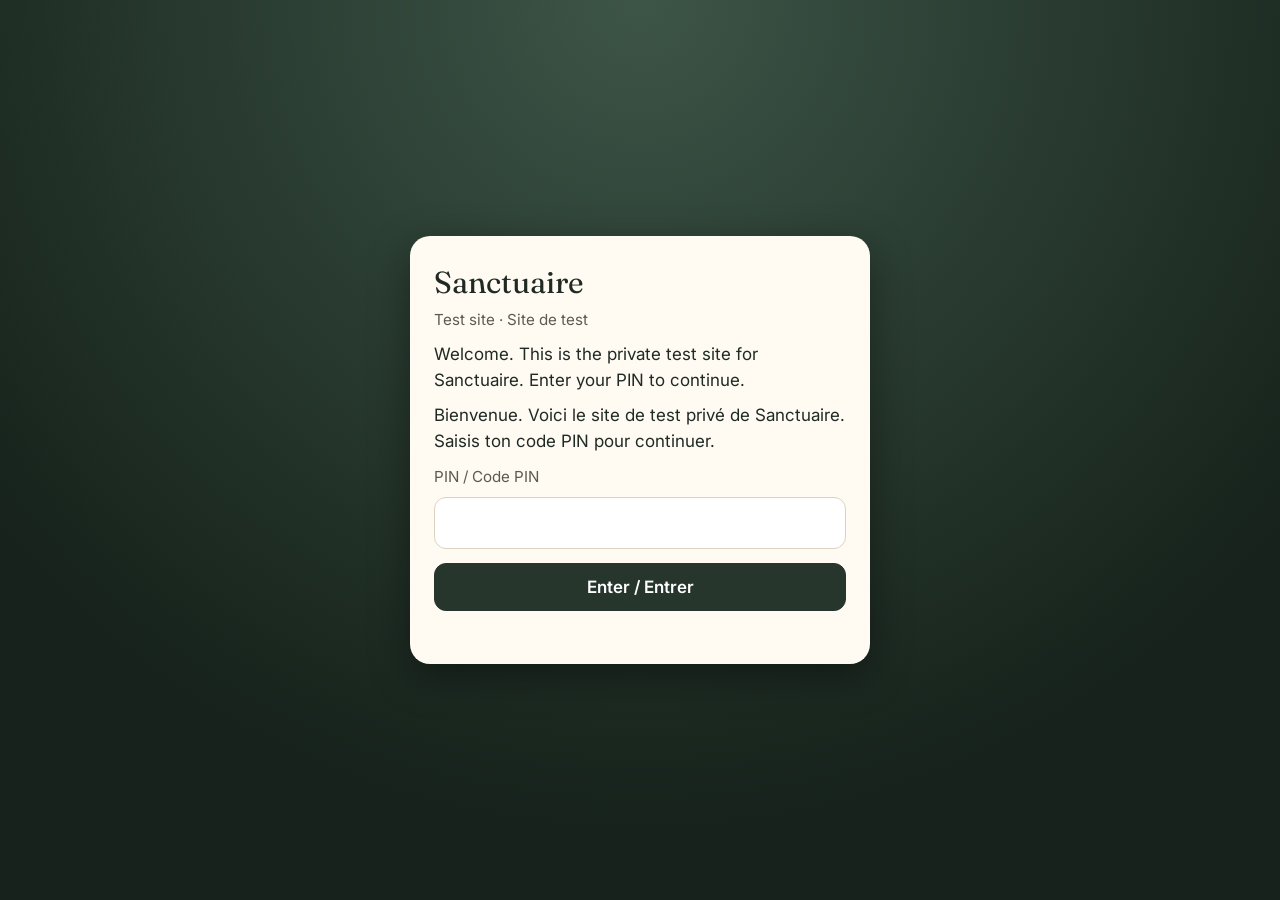
==== index.html @ 202fa7f1 "Add files via upload" ====
<!doctype html>
<html lang="en">
<head>
<meta charset="utf-8">
<meta name="viewport" content="width=device-width, initial-scale=1">
<title>Sanctuaire · Test site</title>
<link rel="preconnect" href="https://fonts.googleapis.com"><link rel="preconnect" href="https://fonts.gstatic.com" crossorigin>
<link rel="stylesheet" href="https://fonts.googleapis.com/css2?family=Fraunces:wght@600&family=Inter:wght@400;600&display=swap">
<style>
:root{--bg:#F6F0E6;--paper:#FFFBF3;--cedar:#26362D;--ink:#1F2A24;--brass:#8A5B1E;--ember:#A63D2F;--line:#DDD2BF;--muted:#5E5A50;--green:#2F6B52}
*{box-sizing:border-box}
body{margin:0;background:var(--bg);color:var(--ink);font:17px/1.55 Inter,system-ui,sans-serif}
h1,h2,h3,.brand{font-family:Fraunces,Georgia,serif;line-height:1.2;margin:0 0 .4em}
h1{font-size:2rem}h2{font-size:1.35rem;margin-top:1.6em}h3{font-size:1.15rem}
.hidden{display:none!important}
button,.btn{font:inherit;font-weight:600;min-height:48px;padding:0 20px;border-radius:12px;border:1px solid var(--cedar);background:var(--cedar);color:#fff;cursor:pointer;display:inline-flex;align-items:center;justify-content:center;text-decoration:none}
.btn.alt,button.alt{background:transparent;color:var(--cedar)}
button:disabled{opacity:.6}
a{color:var(--cedar)}
#login{min-height:100vh;display:grid;place-items:center;padding:20px;background:radial-gradient(circle at 50% 0,#3d5547,#16221b 75%)}
.lcard{background:var(--paper);border-radius:20px;padding:28px 24px;max-width:460px;width:100%;box-shadow:0 12px 40px #0006}
.lcard .brand{font-size:1.9rem;margin:0}.lcard p{margin:.5em 0}
.sub{color:var(--muted);font-size:.95rem}
input{font:inherit;width:100%;min-height:52px;border:1px solid var(--line);border-radius:12px;padding:0 14px;margin:8px 0 14px;background:#fff;letter-spacing:.3em}
#msg{min-height:1.6em;color:var(--ember);font-size:.95rem}
.bar{position:sticky;top:0;z-index:20;display:flex;flex-wrap:wrap;align-items:center;gap:2px 8px;padding:6px 14px;background:var(--cedar);color:#fff}
.bar .brand{font-size:1.25rem;margin:0 auto 0 0}
.bar a,.bar button{min-height:44px;padding:0 10px;border:0;border-radius:8px;background:none;color:#fff;font-weight:400;text-decoration:none;display:inline-flex;align-items:center}
.bar a.on{background:rgba(255,255,255,.2)}.bar a:hover,.bar button:hover{background:rgba(255,255,255,.14)}
.bar .who{opacity:.8;font-size:.9rem}
main{max-width:860px;margin:0 auto;padding:22px 16px 60px}
.eyebrow{color:var(--brass);font-weight:600;text-transform:uppercase;letter-spacing:.08em;font-size:.8rem;margin:0}
.lead{font-size:1.1rem}
.steps3,.cards{display:grid;gap:14px;grid-template-columns:repeat(auto-fit,minmax(240px,1fr))}
.box,.card{background:var(--paper);border:1px solid var(--line);border-radius:16px;padding:16px 18px}
.box b{font-family:Fraunces,Georgia,serif;color:var(--brass);font-size:1.4rem}
.card h3{margin-top:.4em}.card p{margin:.3em 0}
.card .row{display:flex;flex-wrap:wrap;gap:8px;margin-top:12px}
.card.soon{opacity:.75;border-style:dashed}
.who2{color:var(--muted);font-size:.9rem}
.tag{display:inline-block;font-size:.8rem;font-weight:600;padding:2px 10px;border-radius:99px;background:#ece3d2;color:var(--muted)}
.tag.live{background:#dcebe2;color:var(--green)}
.note{color:var(--muted);font-size:.92rem;margin-top:26px}
.back{display:inline-block;margin-bottom:10px}
ol,ul{padding-left:1.3em}li{margin:.4em 0}
.kv{display:grid;grid-template-columns:auto 1fr;gap:6px 16px;margin:12px 0}.kv dt{color:var(--muted)}.kv dd{margin:0}
.ok{color:var(--green)}.no{color:var(--ember)}
.avatar{width:64px;height:64px;border-radius:50%;background:var(--cedar);color:#fff;display:grid;place-items:center;font:600 1.8rem Fraunces,Georgia,serif}
</style>
</head>
<body>

<section id="login" class="hidden">
  <div class="lcard">
    <p class="brand">Sanctuaire</p>
    <p class="sub">Test site · Site de test</p>
    <p>Welcome. This is the private test site for Sanctuaire. Enter your PIN to continue.</p>
    <p>Bienvenue. Voici le site de test privé de Sanctuaire. Saisis ton code PIN pour continuer.</p>
    <label for="pin" class="sub">PIN / Code PIN</label>
    <input id="pin" type="password" inputmode="numeric" autocomplete="current-password">
    <button id="go" type="button" style="width:100%">Enter / Entrer</button>
    <div id="msg" role="alert"></div>
  </div>
</section>

<div id="app" class="hidden">
  <nav class="bar" aria-label="Sanctuaire">
    <span class="brand">Sanctuaire</span>
    <a id="n-home" href="#/home"></a><a id="n-guides" href="#/guides"></a><a id="n-profile" href="#/profile"></a>
    <button id="lang" type="button" aria-label="Language / Langue"></button>
    <span class="who" id="who"></span>
  </nav>
  <main id="view"></main>
</div>

<script>
'use strict';
const SB = 'https://micrmjhtfkgatcztemmj.supabase.co';
const KEY = 'sb_publishable_tbpcl9fXkbmza_-HEDTcNA_EQBYPsik';   // public by design, same as in the test pages
const HUB = 'sanctuaire-hub-v1', K1 = 'sanctuaire-t1-session-v1', K2 = 'sanctuaire-test2-session-v1', SEENK = 'sanctuaire-hub-seen-v1';
const $ = (id) => document.getElementById(id);
const esc = (x) => String(x == null ? '' : x).replace(/[&<>"']/g, (c) => ({ '&': '&amp;', '<': '&lt;', '>': '&gt;', '"': '&quot;', "'": '&#39;' }[c]));
const get = (k) => { try { return JSON.parse(localStorage.getItem(k) || 'null'); } catch (e) { return null; } };
const put = (k, v) => { try { localStorage.setItem(k, JSON.stringify(v)); } catch (e) { /* private mode */ } };

// ---- the tests (edit this list to add or change a card) ----
const TESTS = [
  { id: '1', url: 'sanctuaire-test1/sheet.html' },
  { id: '2', url: 'sanctuaire-test2/' },
  { id: 'cap', url: 'capability-test/capability.html' },
  { id: 'upd', soon: true },
  { id: 'more', soon: true }
];

const I18N = {
  en: {
    home: 'Home', guides: 'Guides', profile: 'Profile', signout: 'Sign out', switchTo: 'FR',
    eyebrow: 'Private test site', welcomeTitle: 'Welcome to the Sanctuaire test site',
    welcome: 'Sanctuaire is a private app for two people who speak different languages: each writes in their own language and reads in their own. Before it is built, the risky parts are tested here, with real phones and real sentences. Each test below helps decide what the real app will do.',
    how: 'How this site works',
    s1: 'Sign in once', s1d: 'One PIN opens every test. No second login.',
    s2: 'Pick a test', s2d: 'The first time, its guide opens before the test.',
    s3: 'Guide any time', s3d: 'The Guide link in the top bar reopens it.',
    tests: 'The tests', open: 'Open', soon: 'Coming soon',
    start: 'Start with the guide', openTest: 'Open the test', guide: 'Guide',
    privacy: 'Only the two testers can sign in. The tests hold readable sentences, so keep exported reports private. The test database is deleted when testing ends.',
    steps: 'Steps', good: 'Good to know', adminOnly: 'For the admin', partnerOnly: 'For the French speaker',
    guidesTitle: 'Guides', guidesIntro: 'Each test has a short guide. Open one at any time.',
    profileTitle: 'Your profile', name: 'Name', role: 'Role', roleAdmin: 'Admin (English speaker)', rolePartner: 'Partner (French speaker)',
    language: 'Language', sessions: 'Test sign-ins', on: 'Connected', off: 'Not connected: that test will ask for your PIN',
    adminNote: 'As admin, you export the PDF reports from inside Test 1 and Test 2.',
    expiry: 'The sign-in lasts about 11 hours on this phone.',
    wrong: (n) => `Wrong PIN. ${n} ${n === 1 ? 'try' : 'tries'} left.`,
    locked: (m) => `Too many wrong tries. Try again in ${m} min.`,
    net: 'Could not reach the server. Check the internet and try again.', enter: 'Enter PIN',
    cards: {
      '1': { t: 'Test 1 · Translation quality', d: 'Write real sentences, translate them on the phone, translate them back and rate the result. Shows whether on-device translation is good enough.', w: 'For both of you' },
      '2': { t: 'Test 2 · French review of the app texts', d: 'Go through every text of the app in French: approve it or suggest a change. The admin approves or discusses each change.', w: 'For both of you' },
      cap: { t: 'Phone check', d: 'Checks graphics support, memory and speed on your phone, to know whether a larger translation model can run. Downloads nothing.', w: 'On each phone' },
      upd: { t: 'Test 1 update · Second translator', d: 'A small language model added as a second translator, to compare with the first.' },
      more: { t: 'Other tests', d: 'Notifications, saving photos, live video transfer, GIF provider, hosting and encryption library.' }
    }
  },
  fr: {
    home: 'Accueil', guides: 'Guides', profile: 'Profil', signout: 'Se déconnecter', switchTo: 'EN',
    eyebrow: 'Site de test privé', welcomeTitle: 'Bienvenue sur le site de test de Sanctuaire',
    welcome: 'Sanctuaire est une app privée pour deux personnes qui ne parlent pas la même langue : chacun écrit dans sa langue et lit dans la sienne. Avant de la construire, les points risqués sont testés ici, avec de vrais téléphones et de vraies phrases. Chaque test ci-dessous aide à décider ce que fera la vraie app.',
    how: 'Comment fonctionne ce site',
    s1: 'Connecte-toi une fois', s1d: 'Un seul code PIN ouvre tous les tests. Pas de seconde connexion.',
    s2: 'Choisis un test', s2d: 'La première fois, son guide s’ouvre avant le test.',
    s3: 'Le guide, à tout moment', s3d: 'Le lien Guide de la barre du haut le rouvre.',
    tests: 'Les tests', open: 'Ouvert', soon: 'Bientôt',
    start: 'Commencer par le guide', openTest: 'Ouvrir le test', guide: 'Guide',
    privacy: 'Seules les deux personnes qui testent peuvent se connecter. Les tests contiennent des phrases lisibles : garde les rapports exportés privés. La base de test est supprimée à la fin des tests.',
    steps: 'Étapes', good: 'Bon à savoir', adminOnly: 'Pour l’admin', partnerOnly: 'Pour la francophone',
    guidesTitle: 'Guides', guidesIntro: 'Chaque test a un court guide. Ouvre-le quand tu veux.',
    profileTitle: 'Ton profil', name: 'Nom', role: 'Rôle', roleAdmin: 'Admin (anglophone)', rolePartner: 'Partenaire (francophone)',
    language: 'Langue', sessions: 'Connexions aux tests', on: 'Connecté', off: 'Non connecté : ce test te demandera ton code PIN',
    adminNote: 'En tant qu’admin, tu exportes les rapports PDF depuis le Test 1 et le Test 2.',
    expiry: 'La connexion dure environ 11 heures sur ce téléphone.',
    wrong: (n) => `Code incorrect. Il reste ${n} essai${n > 1 ? 's' : ''}.`,
    locked: (m) => `Trop d’essais incorrects. Réessaie dans ${m} min.`,
    net: 'Impossible de joindre le serveur. Vérifie internet et réessaie.', enter: 'Saisir le code PIN',
    cards: {
      '1': { t: 'Test 1 · Qualité de la traduction', d: 'Écris de vraies phrases, traduis-les sur le téléphone, retraduis-les et note le résultat. Cela montre si la traduction sur le téléphone est assez bonne.', w: 'Pour vous deux' },
      '2': { t: 'Test 2 · Relecture du français de l’app', d: 'Passe en revue chaque texte de l’app en français : approuve-le ou propose un changement. L’admin valide ou discute chaque changement.', w: 'Pour vous deux' },
      cap: { t: 'Vérification du téléphone', d: 'Vérifie le graphisme, la mémoire et la vitesse de ton téléphone, pour savoir si un modèle de traduction plus grand peut tourner. Ne télécharge rien.', w: 'Sur chaque téléphone' },
      upd: { t: 'Mise à jour du Test 1 · Deuxième traducteur', d: 'Un petit modèle de langage ajouté comme second traducteur, à comparer avec le premier.' },
      more: { t: 'Autres tests', d: 'Notifications, enregistrement des photos, transfert vidéo en direct, fournisseur de GIF, hébergement et bibliothèque de chiffrement.' }
    }
  }
};

// ---- guides (edit the text here; a = admin only, p = French speaker only) ----
const GUIDES = {
  '1': {
    en: { title: 'Test 1 · Translation quality',
      purpose: 'Find out whether translation done on the phone is good enough for Sanctuaire. Each of you writes sentences in your own language, the phone translates them, and the result is rated.',
      steps: ['Open the test sheet. Sentences are grouped into 9 types, with 3 slots per person.',
        'The first time, prepare the translator. It downloads once (about 60 MB, a few minutes) and then stays on the phone. Use Wi-Fi.',
        'Write a sentence in your own language in a free slot and run the translation.',
        'Look at the check-meaning result (the translation turned back into the first language). It helps, but it cannot catch idioms.',
        'Rate each result Good, Awkward or Wrong, and add a remark when something sounds off.'],
      a: ['When the rating is finished, export the PDF report from the sheet.', 'Delete or reset entries only when you mean it.'],
      p: ['You rate the English to French translations. Say if the French sounds natural, not only if it is correct.'],
      tips: ['Honest ratings matter more than kind ones.', 'Everything is saved on the server, so you can stop and continue later.', 'The sheet holds personal sentences. Keep the PDF private.'] },
    fr: { title: 'Test 1 · Qualité de la traduction',
      purpose: 'Savoir si une traduction faite sur le téléphone est assez bonne pour Sanctuaire. Chacun écrit des phrases dans sa langue, le téléphone les traduit, puis le résultat est noté.',
      steps: ['Ouvre la feuille de test. Les phrases sont rangées en 9 types, avec 3 places par personne.',
        'La première fois, prépare le traducteur. Il se télécharge une seule fois (environ 60 Mo, quelques minutes) puis reste sur le téléphone. Utilise le Wi-Fi.',
        'Écris une phrase dans ta langue dans une place libre et lance la traduction.',
        'Regarde le contrôle du sens (la traduction retraduite dans la langue d’origine). C’est utile, mais cela ne détecte pas les expressions imagées.',
        'Note chaque résultat : Bonne, Maladroite ou Fausse, et ajoute une remarque si quelque chose sonne mal.'],
      a: ['Quand les notes sont terminées, exporte le rapport PDF depuis la feuille.', 'Ne supprime ou ne réinitialise que si tu le veux vraiment.'],
      p: ['Tu notes les traductions de l’anglais vers le français. Dis si le français sonne naturel, pas seulement s’il est correct.'],
      tips: ['Des notes honnêtes comptent plus que des notes gentilles.', 'Tout est enregistré sur le serveur : tu peux t’arrêter et reprendre plus tard.', 'La feuille contient des phrases personnelles. Garde le PDF privé.'] }
  },
  '2': {
    en: { title: 'Test 2 · French review of the app texts',
      purpose: 'The French speaker checks the French of every text in the app before the screens are drawn in French. Only app texts are included, not chat messages.',
      steps: ['Open the review. Texts are grouped by category. Each shows the English, the proposed French and the space it must fit in.',
        'Use the filters to see what is waiting for you, what is still open and what is agreed, or search for a word.',
        'The French speaker approves a text or suggests a change, with an optional reason. Placeholders in curly brackets, like {name}, must stay in the text.',
        'The admin approves her version, rejects it with a note, or keeps the original. A rejected text can be answered and discussed until it is settled.',
        'Every step is kept in the history of that text.'],
      a: ['Rejecting always needs a note. “Keep the original” ends a stalemate.', 'When both of you are done, export the PDF report and bring it to the next chat.'],
      p: ['The French uses “tu”. Texts about you use the feminine (connectée, prête); texts about your partner use the masculine.', 'The counter shows how many characters fit on screen. Stay within it.'],
      tips: ['Everything is saved on the server, so you can stop and continue later.', 'The page refreshes by itself every few seconds.'] },
    fr: { title: 'Test 2 · Relecture du français de l’app',
      purpose: 'La francophone vérifie le français de chaque texte de l’app avant que les écrans soient dessinés en français. Seuls les textes de l’app sont concernés, pas les messages du chat.',
      steps: ['Ouvre la relecture. Les textes sont rangés par catégorie. Chacun montre l’anglais, le français proposé et la place disponible.',
        'Utilise les filtres pour voir ce qui t’attend, ce qui reste ouvert et ce qui est validé, ou cherche un mot.',
        'Approuve un texte ou propose un changement, avec une raison facultative. Les éléments entre accolades, comme {name}, doivent rester dans le texte.',
        'L’admin approuve ta version, la refuse avec une note, ou garde l’original. Un texte refusé peut recevoir une réponse et être discuté jusqu’à l’accord.',
        'Chaque étape est gardée dans l’historique du texte.'],
      a: ['Un refus demande toujours une note. « Garder l’original » met fin à une impasse.', 'Quand vous avez fini tous les deux, exporte le rapport PDF et apporte-le dans la prochaine discussion.'],
      p: ['Le français utilise le « tu ». Les textes qui parlent de toi sont au féminin (connectée, prête) ; ceux qui parlent de ton partenaire sont au masculin.', 'Le compteur indique combien de caractères tiennent à l’écran. Reste dans cette limite.'],
      tips: ['Tout est enregistré sur le serveur : tu peux t’arrêter et reprendre plus tard.', 'La page se rafraîchit toute seule toutes les quelques secondes.'] }
  },
  cap: {
    en: { title: 'Phone check',
      purpose: 'Finds out whether your phone can run a larger translation model: graphics support (WebGPU), memory and speed. It downloads nothing and sends nothing.',
      steps: ['Open this page on your own phone, in Chrome.', 'Run the check and wait until it finishes.', 'Copy the result and send it in the chat.'],
      tips: ['Do it once on each phone.', 'It is safe to run: no download, no network.'] },
    fr: { title: 'Vérification du téléphone',
      purpose: 'Permet de savoir si ton téléphone peut faire tourner un modèle de traduction plus grand : graphisme (WebGPU), mémoire et vitesse. Rien n’est téléchargé ni envoyé.',
      steps: ['Ouvre cette page sur ton propre téléphone, dans Chrome.', 'Lance la vérification et attends la fin.', 'Copie le résultat et envoie-le dans la discussion.'],
      tips: ['À faire une fois sur chaque téléphone.', 'Sans risque : pas de téléchargement, pas de réseau.'] }
  }
};

// ---- server ----
async function rpc(fn, args) {
  const res = await fetch(`${SB}/rest/v1/rpc/${fn}`, { method: 'POST', headers: { 'Content-Type': 'application/json', apikey: KEY }, body: JSON.stringify(args) });
  let body = null; try { body = await res.json(); } catch (e) { /* not json */ }
  if (!res.ok) { const err = new Error('HTTP ' + res.status); err.status = res.status; throw err; }
  return body;
}

// ---- state ----
let sess = null, lang = 'en';
const L = () => I18N[lang];
const live = (s) => s && s.at && Date.now() - s.at < 11 * 3600 * 1000;
const seen = () => get(SEENK) || {};

// ---- login ----
function showLogin(m) { sess = null; $('app').classList.add('hidden'); $('login').classList.remove('hidden'); $('msg').textContent = m || ''; $('pin').value = ''; }
async function doLogin() {
  const pin = $('pin').value.trim(), m = $('msg'); if (!pin) return;
  $('go').disabled = true; m.textContent = '…';
  try {
    const a = await rpc('t1_login', { p_pin: pin });          // Test 1 first: a wrong PIN is counted once, not twice
    if (!a || !a.ok) {
      const mi = Math.ceil(((a && a.retry_after) || 60) / 60), n = (a && a.remaining) || 0;
      m.textContent = a && a.error === 'locked' ? `${I18N.en.locked(mi)} / ${I18N.fr.locked(mi)}` : `${I18N.en.wrong(n)} / ${I18N.fr.wrong(n)}`;
      return;
    }
    const now = Date.now();
    put(K1, { token: a.token, role: a.role, label: a.label, at: now });
    const s = { role: a.role, label: a.label, at: now, lang: a.role === 'admin' ? 'en' : 'fr', tok1: a.token, tok2: null };
    try { const b = await rpc('t2_login', { p_pin: pin }); if (b && b.ok) { put(K2, { token: b.token, role: b.role, label: b.label, at: now }); s.tok2 = b.token; } } catch (e) { /* Test 2 will ask itself */ }
    put(HUB, s); sess = s; lang = s.lang;
    location.hash = '#/home'; start();
  } catch (e) { m.textContent = `${I18N.en.net} / ${I18N.fr.net}`; }
  finally { $('go').disabled = false; $('pin').value = ''; }
}
async function signOut() {
  const s = sess || get(HUB);
  try { if (s && s.tok1) await rpc('t1_logout', { p_token: s.tok1 }); } catch (e) { /* ignore */ }
  try { if (s && s.tok2) await rpc('t2_logout', { p_token: s.tok2 }); } catch (e) { /* ignore */ }
  [HUB, K1, K2].forEach((k) => { try { localStorage.removeItem(k); } catch (e) { /* ignore */ } });
  location.hash = '#/login'; showLogin();
}

// ---- views ----
function card(t) {
  const c = L().cards[t.id];
  if (t.soon) return `<article class="card soon"><span class="tag">${L().soon}</span><h3>${c.t}</h3><p>${c.d}</p></article>`;
  return `<article class="card"><span class="tag live">${L().open}</span><h3>${c.t}</h3><p>${c.d}</p><p class="who2">${c.w}</p>
    <div class="row"><a class="btn" href="#/open/${t.id}">${seen()[t.id] ? L().openTest : L().start}</a><a class="btn alt" href="#/guide/${t.id}">${L().guide}</a></div></article>`;
}
function vHome() {
  const l = L();
  return `<p class="eyebrow">${l.eyebrow}</p><h1>${l.welcomeTitle}</h1><p class="lead">${l.welcome}</p>
    <h2>${l.how}</h2><div class="steps3">
      <div class="box"><b>1</b><h3>${l.s1}</h3><p>${l.s1d}</p></div>
      <div class="box"><b>2</b><h3>${l.s2}</h3><p>${l.s2d}</p></div>
      <div class="box"><b>3</b><h3>${l.s3}</h3><p>${l.s3d}</p></div></div>
    <h2>${l.tests}</h2><div class="cards">${TESTS.map(card).join('')}</div><p class="note">${l.privacy}</p>`;
}
function vGuides() {
  const l = L();
  return `<h1>${l.guidesTitle}</h1><p>${l.guidesIntro}</p><div class="cards">${TESTS.filter((t) => !t.soon).map((t) =>
    `<article class="card"><h3>${l.cards[t.id].t}</h3><p>${l.cards[t.id].d}</p><div class="row"><a class="btn" href="#/guide/${t.id}">${l.guide}</a></div></article>`).join('')}</div>`;
}
function vGuide(id) {
  const l = L(), g = GUIDES[id] && GUIDES[id][lang]; if (!g) return vHome();
  const list = (a) => `<ul>${a.map((x) => `<li>${esc(x)}</li>`).join('')}</ul>`;
  const extra = sess.role === 'admin' ? g.a : g.p;
  return `<a class="back" href="#/home">← ${l.home}</a><h1>${g.title}</h1><p class="lead">${g.purpose}</p>
    <h2>${l.steps}</h2><ol>${g.steps.map((x) => `<li>${esc(x)}</li>`).join('')}</ol>
    ${extra ? `<h2>${sess.role === 'admin' ? l.adminOnly : l.partnerOnly}</h2>${list(extra)}` : ''}
    <h2>${l.good}</h2>${list(g.tips)}<p style="margin-top:26px"><a class="btn" href="#/go/${id}">${l.openTest}</a></p>`;
}
function vProfile() {
  const l = L(), s = sess;
  const st = (ok, n) => `<div class="${ok ? 'ok' : 'no'}">${n}: ${ok ? l.on : l.off}</div>`;
  return `<h1>${l.profileTitle}</h1><div class="avatar">${esc((s.label || '?').trim().charAt(0).toUpperCase())}</div>
    <dl class="kv"><dt>${l.name}</dt><dd>${esc(s.label)}</dd><dt>${l.role}</dt><dd>${s.role === 'admin' ? l.roleAdmin : l.rolePartner}</dd>
    <dt>${l.language}</dt><dd>${lang === 'en' ? 'English' : 'Français'}</dd>
    <dt>${l.sessions}</dt><dd><div class="ok">Test 1: ${l.on}</div>${st(!!get(K2), 'Test 2')}</dd></dl>
    ${s.role === 'admin' ? `<p>${l.adminNote}</p>` : ''}<p class="note">${l.expiry}</p>
    <p><button id="so" type="button" class="alt">${l.signout}</button></p>`;
}

// ---- router ----
function route() {
  if (!sess) return;
  const p = (location.hash || '#/home').split('/'), r = p[1] || 'home', id = p[2];
  const t = TESTS.find((x) => x.id === id);
  if (r === 'open' && t && !t.soon) { if (seen()[id]) { location.href = t.url; } else { location.replace('#/guide/' + id); } return; }
  if (r === 'go' && t && !t.soon) { const m = seen(); m[id] = true; put(SEENK, m); location.href = t.url; return; }
  const v = r === 'guides' ? vGuides() : r === 'guide' ? vGuide(id) : r === 'profile' ? vProfile() : vHome();
  $('view').innerHTML = v; window.scrollTo(0, 0);
  const so = $('so'); if (so) so.onclick = signOut;
  ['home', 'guides', 'profile'].forEach((k) => $('n-' + k).classList.toggle('on', r === k || (k === 'guides' && r === 'guide')));
}
function chrome() {
  const l = L();
  $('n-home').textContent = l.home; $('n-guides').textContent = l.guides; $('n-profile').textContent = l.profile;
  $('lang').textContent = l.switchTo; $('who').textContent = sess.label || '';
  document.documentElement.lang = lang;
}
function start() {
  $('login').classList.add('hidden'); $('app').classList.remove('hidden'); chrome(); route();
}
$('go').onclick = doLogin;
$('pin').addEventListener('keydown', (e) => { if (e.key === 'Enter') doLogin(); });
$('lang').onclick = () => { lang = lang === 'en' ? 'fr' : 'en'; sess.lang = lang; put(HUB, sess); chrome(); route(); };
window.addEventListener('hashchange', route);

const saved = get(HUB);
if (live(saved)) { sess = saved; lang = saved.lang || 'en'; start(); } else { showLogin(); }
</script>
</body>
</html>
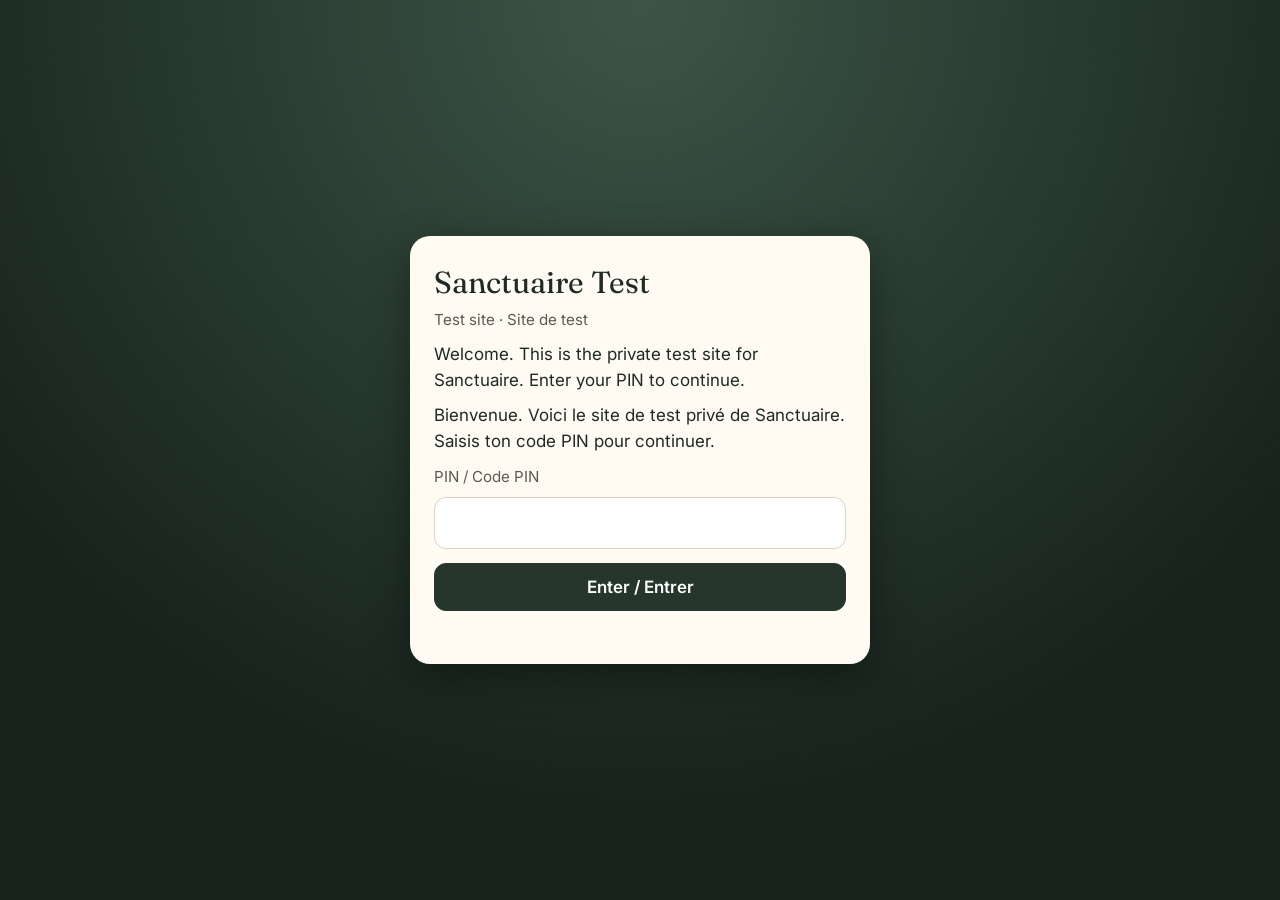
==== commit 902e158e: "Add files via upload" ====
--- a/index.html
+++ b/index.html
@@ -3,7 +3,7 @@
 <head>
 <meta charset="utf-8">
 <meta name="viewport" content="width=device-width, initial-scale=1">
-<title>Sanctuaire · Test site</title>
+<title>Sanctuaire Test</title>
 <link rel="preconnect" href="https://fonts.googleapis.com"><link rel="preconnect" href="https://fonts.gstatic.com" crossorigin>
 <link rel="stylesheet" href="https://fonts.googleapis.com/css2?family=Fraunces:wght@600&family=Inter:wght@400;600&display=swap">
 <style>
@@ -23,11 +23,7 @@
 .sub{color:var(--muted);font-size:.95rem}
 input{font:inherit;width:100%;min-height:52px;border:1px solid var(--line);border-radius:12px;padding:0 14px;margin:8px 0 14px;background:#fff;letter-spacing:.3em}
 #msg{min-height:1.6em;color:var(--ember);font-size:.95rem}
-.bar{position:sticky;top:0;z-index:20;display:flex;flex-wrap:wrap;align-items:center;gap:2px 8px;padding:6px 14px;background:var(--cedar);color:#fff}
-.bar .brand{font-size:1.25rem;margin:0 auto 0 0}
-.bar a,.bar button{min-height:44px;padding:0 10px;border:0;border-radius:8px;background:none;color:#fff;font-weight:400;text-decoration:none;display:inline-flex;align-items:center}
-.bar a.on{background:rgba(255,255,255,.2)}.bar a:hover,.bar button:hover{background:rgba(255,255,255,.14)}
-.bar .who{opacity:.8;font-size:.9rem}
+#app{padding-bottom:calc(76px + env(safe-area-inset-bottom,0px))}
 main{max-width:860px;margin:0 auto;padding:22px 16px 60px}
 .eyebrow{color:var(--brass);font-weight:600;text-transform:uppercase;letter-spacing:.08em;font-size:.8rem;margin:0}
 .lead{font-size:1.1rem}
@@ -52,7 +48,7 @@
 
 <section id="login" class="hidden">
   <div class="lcard">
-    <p class="brand">Sanctuaire</p>
+    <p class="brand">Sanctuaire Test</p>
     <p class="sub">Test site · Site de test</p>
     <p>Welcome. This is the private test site for Sanctuaire. Enter your PIN to continue.</p>
     <p>Bienvenue. Voici le site de test privé de Sanctuaire. Saisis ton code PIN pour continuer.</p>
@@ -64,19 +60,16 @@
 </section>
 
 <div id="app" class="hidden">
-  <nav class="bar" aria-label="Sanctuaire">
-    <span class="brand">Sanctuaire</span>
-    <a id="n-home" href="#/home"></a><a id="n-guides" href="#/guides"></a><a id="n-profile" href="#/profile"></a>
-    <button id="lang" type="button" aria-label="Language / Langue"></button>
-    <span class="who" id="who"></span>
-  </nav>
   <main id="view"></main>
 </div>
 
+<script>window.SBAR_HUB = 1;</script>
+<script src="hub-bar.js"></script>
 <script>
 'use strict';
 const SB = 'https://micrmjhtfkgatcztemmj.supabase.co';
 const KEY = 'sb_publishable_tbpcl9fXkbmza_-HEDTcNA_EQBYPsik';   // public by design, same as in the test pages
+const VERSION = '2.1.0';
 const HUB = 'sanctuaire-hub-v1', K1 = 'sanctuaire-t1-session-v1', K2 = 'sanctuaire-test2-session-v1', SEENK = 'sanctuaire-hub-seen-v1';
 const $ = (id) => document.getElementById(id);
 const esc = (x) => String(x == null ? '' : x).replace(/[&<>"']/g, (c) => ({ '&': '&amp;', '<': '&lt;', '>': '&gt;', '"': '&quot;', "'": '&#39;' }[c]));
@@ -100,11 +93,12 @@
     how: 'How this site works',
     s1: 'Sign in once', s1d: 'One PIN opens every test. No second login.',
     s2: 'Pick a test', s2d: 'The first time, its guide opens before the test.',
-    s3: 'Guide any time', s3d: 'The Guide link in the top bar reopens it.',
+    s3: 'Guide any time', s3d: 'The Guides tab at the bottom reopens it.',
     tests: 'The tests', open: 'Open', soon: 'Coming soon',
     start: 'Start with the guide', openTest: 'Open the test', guide: 'Guide',
     privacy: 'Only the two testers can sign in. The tests hold readable sentences, so keep exported reports private. The test database is deleted when testing ends.',
     steps: 'Steps', good: 'Good to know', adminOnly: 'For the admin', partnerOnly: 'For the French speaker',
+    testsTitle: 'Tests', testsIntro: 'Every test of the project. Open one to start or continue.', version: 'Version',
     guidesTitle: 'Guides', guidesIntro: 'Each test has a short guide. Open one at any time.',
     profileTitle: 'Your profile', name: 'Name', role: 'Role', roleAdmin: 'Admin (English speaker)', rolePartner: 'Partner (French speaker)',
     language: 'Language', sessions: 'Test sign-ins', on: 'Connected', off: 'Not connected: that test will ask for your PIN',
@@ -128,11 +122,12 @@
     how: 'Comment fonctionne ce site',
     s1: 'Connecte-toi une fois', s1d: 'Un seul code PIN ouvre tous les tests. Pas de seconde connexion.',
     s2: 'Choisis un test', s2d: 'La première fois, son guide s’ouvre avant le test.',
-    s3: 'Le guide, à tout moment', s3d: 'Le lien Guide de la barre du haut le rouvre.',
+    s3: 'Le guide, à tout moment', s3d: 'L’onglet Guides, en bas, le rouvre.',
     tests: 'Les tests', open: 'Ouvert', soon: 'Bientôt',
     start: 'Commencer par le guide', openTest: 'Ouvrir le test', guide: 'Guide',
     privacy: 'Seules les deux personnes qui testent peuvent se connecter. Les tests contiennent des phrases lisibles : garde les rapports exportés privés. La base de test est supprimée à la fin des tests.',
     steps: 'Étapes', good: 'Bon à savoir', adminOnly: 'Pour l’admin', partnerOnly: 'Pour la francophone',
+    testsTitle: 'Tests', testsIntro: 'Tous les tests du projet. Ouvre-en un pour commencer ou continuer.', version: 'Version',
     guidesTitle: 'Guides', guidesIntro: 'Chaque test a un court guide. Ouvre-le quand tu veux.',
     profileTitle: 'Ton profil', name: 'Nom', role: 'Rôle', roleAdmin: 'Admin (anglophone)', rolePartner: 'Partenaire (francophone)',
     language: 'Langue', sessions: 'Connexions aux tests', on: 'Connecté', off: 'Non connecté : ce test te demandera ton code PIN',
@@ -218,13 +213,13 @@
 }
 
 // ---- state ----
-let sess = null, lang = 'en';
+let sess = null, lang = 'en', bar = null;
 const L = () => I18N[lang];
 const live = (s) => s && s.at && Date.now() - s.at < 11 * 3600 * 1000;
 const seen = () => get(SEENK) || {};
 
 // ---- login ----
-function showLogin(m) { sess = null; $('app').classList.add('hidden'); $('login').classList.remove('hidden'); $('msg').textContent = m || ''; $('pin').value = ''; }
+function showLogin(m) { sess = null; if (bar) { bar.destroy(); bar = null; } $('app').classList.add('hidden'); $('login').classList.remove('hidden'); $('msg').textContent = m || ''; $('pin').value = ''; }
 async function doLogin() {
   const pin = $('pin').value.trim(), m = $('msg'); if (!pin) return;
   $('go').disabled = true; m.textContent = '…';
@@ -268,6 +263,10 @@
       <div class="box"><b>3</b><h3>${l.s3}</h3><p>${l.s3d}</p></div></div>
     <h2>${l.tests}</h2><div class="cards">${TESTS.map(card).join('')}</div><p class="note">${l.privacy}</p>`;
 }
+function vTests() {
+  const l = L();
+  return `<h1>${l.testsTitle}</h1><p>${l.testsIntro}</p><div class="cards">${TESTS.map(card).join('')}</div>`;
+}
 function vGuides() {
   const l = L();
   return `<h1>${l.guidesTitle}</h1><p>${l.guidesIntro}</p><div class="cards">${TESTS.filter((t) => !t.soon).map((t) =>
@@ -289,7 +288,7 @@
     <dl class="kv"><dt>${l.name}</dt><dd>${esc(s.label)}</dd><dt>${l.role}</dt><dd>${s.role === 'admin' ? l.roleAdmin : l.rolePartner}</dd>
     <dt>${l.language}</dt><dd>${lang === 'en' ? 'English' : 'Français'}</dd>
     <dt>${l.sessions}</dt><dd><div class="ok">Test 1: ${l.on}</div>${st(!!get(K2), 'Test 2')}</dd></dl>
-    ${s.role === 'admin' ? `<p>${l.adminNote}</p>` : ''}<p class="note">${l.expiry}</p>
+    ${s.role === 'admin' ? `<p>${l.adminNote}</p>` : ''}<p class="note">${l.expiry}</p><p class="note">Sanctuaire Test · ${l.version} ${VERSION}</p>
     <p><button id="so" type="button" class="alt">${l.signout}</button></p>`;
 }
 
@@ -300,23 +299,19 @@
   const t = TESTS.find((x) => x.id === id);
   if (r === 'open' && t && !t.soon) { if (seen()[id]) { location.href = t.url; } else { location.replace('#/guide/' + id); } return; }
   if (r === 'go' && t && !t.soon) { const m = seen(); m[id] = true; put(SEENK, m); location.href = t.url; return; }
-  const v = r === 'guides' ? vGuides() : r === 'guide' ? vGuide(id) : r === 'profile' ? vProfile() : vHome();
+  const v = r === 'tests' ? vTests() : r === 'guides' ? vGuides() : r === 'guide' ? vGuide(id) : r === 'profile' ? vProfile() : vHome();
   $('view').innerHTML = v; window.scrollTo(0, 0);
   const so = $('so'); if (so) so.onclick = signOut;
-  ['home', 'guides', 'profile'].forEach((k) => $('n-' + k).classList.toggle('on', r === k || (k === 'guides' && r === 'guide')));
-}
-function chrome() {
-  const l = L();
-  $('n-home').textContent = l.home; $('n-guides').textContent = l.guides; $('n-profile').textContent = l.profile;
-  $('lang').textContent = l.switchTo; $('who').textContent = sess.label || '';
-  document.documentElement.lang = lang;
-}
+  if (bar) bar.setActive(r === 'guide' || r === 'guides' ? 'guides' : r === 'profile' ? 'profile' : r === 'tests' || r === 'open' ? 'tests' : 'home');
+}
+function chrome() { if (bar) bar.setLang(lang); document.documentElement.lang = lang; }
 function start() {
-  $('login').classList.add('hidden'); $('app').classList.remove('hidden'); chrome(); route();
+  $('login').classList.add('hidden'); $('app').classList.remove('hidden');
+  if (!bar) bar = SBar.mount({ base: '', lang, onLang: (x) => { lang = x; sess.lang = x; put(HUB, sess); chrome(); route(); } });
+  chrome(); route();
 }
 $('go').onclick = doLogin;
 $('pin').addEventListener('keydown', (e) => { if (e.key === 'Enter') doLogin(); });
-$('lang').onclick = () => { lang = lang === 'en' ? 'fr' : 'en'; sess.lang = lang; put(HUB, sess); chrome(); route(); };
 window.addEventListener('hashchange', route);
 
 const saved = get(HUB);
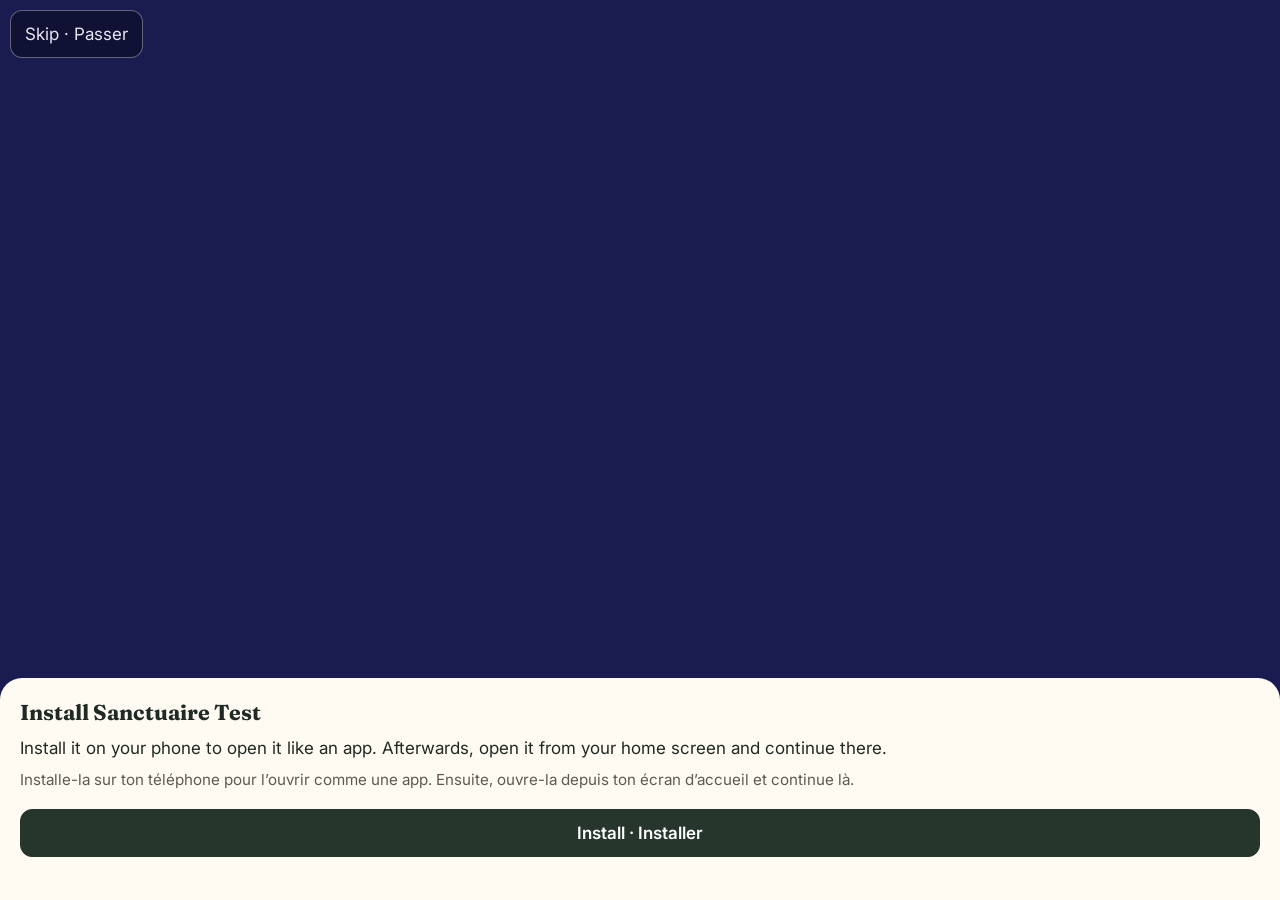
==== commit 038fffb1: "Add files via upload" ====
--- a/index.html
+++ b/index.html
@@ -2,7 +2,11 @@
 <html lang="en">
 <head>
 <meta charset="utf-8">
-<meta name="viewport" content="width=device-width, initial-scale=1">
+<meta name="viewport" content="width=device-width, initial-scale=1, viewport-fit=cover">
+<meta name="theme-color" content="#26362D">
+<link rel="manifest" href="manifest.webmanifest">
+<link rel="icon" href="icons/icon-192.png">
+<link rel="apple-touch-icon" href="icons/apple-touch-icon.png">
 <title>Sanctuaire Test</title>
 <link rel="preconnect" href="https://fonts.googleapis.com"><link rel="preconnect" href="https://fonts.gstatic.com" crossorigin>
 <link rel="stylesheet" href="https://fonts.googleapis.com/css2?family=Fraunces:wght@600&family=Inter:wght@400;600&display=swap">
@@ -17,12 +21,19 @@
 .btn.alt,button.alt{background:transparent;color:var(--cedar)}
 button:disabled{opacity:.6}
 a{color:var(--cedar)}
-#login{min-height:100vh;display:grid;place-items:center;padding:20px;background:radial-gradient(circle at 50% 0,#3d5547,#16221b 75%)}
+#login{min-height:100vh;display:grid;place-items:center;padding:20px;background:linear-gradient(#0a0d2488,#0a0d2488),url(assets/splash.jpg) center/cover #1E1F5B}
 .lcard{background:var(--paper);border-radius:20px;padding:28px 24px;max-width:460px;width:100%;box-shadow:0 12px 40px #0006}
 .lcard .brand{font-size:1.9rem;margin:0}.lcard p{margin:.5em 0}
 .sub{color:var(--muted);font-size:.95rem}
 input{font:inherit;width:100%;min-height:52px;border:1px solid var(--line);border-radius:12px;padding:0 14px;margin:8px 0 14px;background:#fff;letter-spacing:.3em}
 #msg{min-height:1.6em;color:var(--ember);font-size:.95rem}
+#install{position:fixed;inset:0;z-index:200;display:flex;flex-direction:column;background:linear-gradient(#0a0d2433,#0a0d2433),url(assets/splash.jpg) center/cover #1E1F5B;color:#fff}
+#install .skip{align-self:flex-start;margin:calc(10px + env(safe-area-inset-top,0px)) 0 0 10px;min-height:48px;padding:0 14px;background:rgba(0,0,0,.35);border:1px solid rgba(255,255,255,.35);color:#e8e6f0;font-weight:400}
+#install .panel{margin-top:auto;background:var(--paper);color:var(--ink);border-radius:22px 22px 0 0;padding:22px 20px calc(22px + env(safe-area-inset-bottom,0px))}
+#install .panel p{margin:.4em 0}.fr{color:var(--muted);font-size:.95rem}
+#install #ib{width:100%;margin-top:12px}
+#inote{min-height:1.4em;font-size:.92rem;color:var(--muted)}
+.lcard img{width:72px;height:72px;border-radius:16px;display:block;margin-bottom:10px}
 #app{padding-bottom:calc(76px + env(safe-area-inset-bottom,0px))}
 main{max-width:860px;margin:0 auto;padding:22px 16px 60px}
 .eyebrow{color:var(--brass);font-weight:600;text-transform:uppercase;letter-spacing:.08em;font-size:.8rem;margin:0}
@@ -46,8 +57,20 @@
 </head>
 <body>
 
+<section id="install" class="hidden">
+  <button id="iskip" type="button" class="skip">Skip · Passer</button>
+  <div class="panel">
+    <h2 style="margin-top:0">Install Sanctuaire Test</h2>
+    <p>Install it on your phone to open it like an app. Afterwards, open it from your home screen and continue there.</p>
+    <p class="fr">Installe-la sur ton téléphone pour l’ouvrir comme une app. Ensuite, ouvre-la depuis ton écran d’accueil et continue là.</p>
+    <button id="ib" type="button">Install · Installer</button>
+    <div id="inote" role="status"></div>
+  </div>
+</section>
+
 <section id="login" class="hidden">
   <div class="lcard">
+    <img src="icons/icon-192.png" alt="">
     <p class="brand">Sanctuaire Test</p>
     <p class="sub">Test site · Site de test</p>
     <p>Welcome. This is the private test site for Sanctuaire. Enter your PIN to continue.</p>
@@ -219,6 +242,32 @@
 const seen = () => get(SEENK) || {};
 
 // ---- login ----
+// ---- install (PWA) ----
+const SKIP = 'sanctuaire-skip-install';
+const standalone = matchMedia('(display-mode: standalone)').matches || navigator.standalone === true;
+let dip = null, installed = false, iTimer = null;
+const IMSG = {
+  fallback: 'The browser did not offer an install button. In Chrome, open the menu ⋮ and choose “Install app” or “Add to Home screen”. If it is already installed, open it from your home screen.\nLe navigateur ne propose pas de bouton. Dans Chrome, ouvre le menu ⋮ et choisis « Installer l’application » ou « Ajouter à l’écran d’accueil ». Si elle est déjà installée, ouvre-la depuis ton écran d’accueil.',
+  busy: 'Installing… · Installation…',
+  done: 'Installed. Open Sanctuaire Test from your home screen.\nInstallée. Ouvre Sanctuaire Test depuis ton écran d’accueil.'
+};
+const inote = (t) => { const n = $('inote'); n.style.whiteSpace = 'pre-line'; n.textContent = t; };
+window.addEventListener('beforeinstallprompt', (e) => { e.preventDefault(); dip = e; if (!installed) inote(''); });
+window.addEventListener('appinstalled', () => { installed = true; dip = null; $('ib').classList.add('hidden'); inote(IMSG.done); $('iskip').textContent = 'Continue here · Continuer ici'; });
+function showInstall() {
+  $('install').classList.remove('hidden');
+  iTimer = setTimeout(() => { if (!dip && !installed) inote(IMSG.fallback); }, 3000);
+}
+function leaveInstall() { clearTimeout(iTimer); $('install').classList.add('hidden'); try { sessionStorage.setItem(SKIP, '1'); } catch (e) { /* ignore */ } boot(); }
+$('iskip').onclick = leaveInstall;
+$('ib').onclick = async () => {
+  if (!dip) { inote(IMSG.fallback); return; }
+  const p = dip; dip = null; p.prompt();
+  const c = await p.userChoice;
+  if (c.outcome === 'accepted' && !installed) inote(IMSG.busy);
+};
+if ('serviceWorker' in navigator) navigator.serviceWorker.register('sw.js').catch(() => {});
+
 function showLogin(m) { sess = null; if (bar) { bar.destroy(); bar = null; } $('app').classList.add('hidden'); $('login').classList.remove('hidden'); $('msg').textContent = m || ''; $('pin').value = ''; }
 async function doLogin() {
   const pin = $('pin').value.trim(), m = $('msg'); if (!pin) return;
@@ -314,8 +363,12 @@
 $('pin').addEventListener('keydown', (e) => { if (e.key === 'Enter') doLogin(); });
 window.addEventListener('hashchange', route);
 
-const saved = get(HUB);
-if (live(saved)) { sess = saved; lang = saved.lang || 'en'; start(); } else { showLogin(); }
+function boot() {
+  const saved = get(HUB);
+  if (live(saved)) { sess = saved; lang = saved.lang || 'en'; start(); } else { showLogin(); }
+}
+let skipped = false; try { skipped = !!sessionStorage.getItem(SKIP); } catch (e) { /* ignore */ }
+if (!standalone && !skipped) showInstall(); else boot();
 </script>
 </body>
 </html>
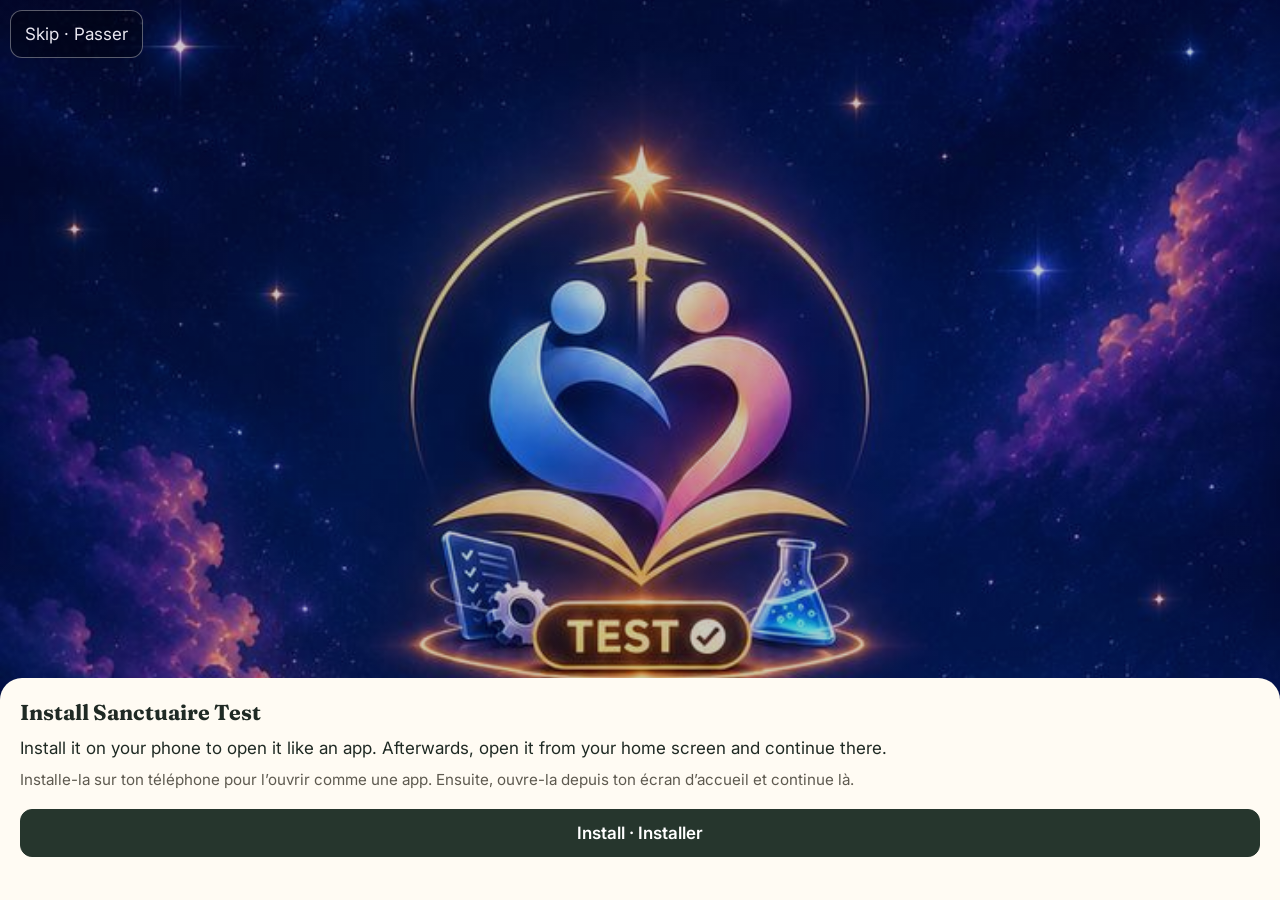
==== commit a5dd4f48: "Add files via upload" ====
--- a/index.html
+++ b/index.html
@@ -34,6 +34,10 @@
 #install #ib{width:100%;margin-top:12px}
 #inote{min-height:1.4em;font-size:.92rem;color:var(--muted)}
 .lcard img{width:72px;height:72px;border-radius:16px;display:block;margin-bottom:10px}
+.prog{margin-top:10px}.track{height:10px;background:#E7DCC6;border-radius:99px;overflow:hidden}.track i{display:block;height:100%;background:var(--green);transition:width .5s}
+.pl{margin:.5em 0 .1em}.card{position:relative}.card.done{border-color:var(--green)}
+.tick{position:absolute;top:14px;right:14px;width:30px;height:30px;border-radius:50%;background:var(--green);color:#fff;display:grid;place-items:center;font-weight:600}
+.overall{background:#dcebe2;color:var(--green);font-weight:600;border-radius:12px;padding:10px 14px;margin:14px 0}
 #app{padding-bottom:calc(76px + env(safe-area-inset-bottom,0px))}
 main{max-width:860px;margin:0 auto;padding:22px 16px 60px}
 .eyebrow{color:var(--brass);font-weight:600;text-transform:uppercase;letter-spacing:.08em;font-size:.8rem;margin:0}
@@ -122,6 +126,11 @@
     privacy: 'Only the two testers can sign in. The tests hold readable sentences, so keep exported reports private. The test database is deleted when testing ends.',
     steps: 'Steps', good: 'Good to know', adminOnly: 'For the admin', partnerOnly: 'For the French speaker',
     testsTitle: 'Tests', testsIntro: 'Every test of the project. Open one to start or continue.', version: 'Version',
+    loading: 'Loading progress…', notConn: 'Not connected: sign in again to see progress.', progErr: 'Progress is not available right now.',
+    capSoon: 'Completion for each person will appear here in the next step.', completed: 'Completed',
+    overall: (c, n) => `${c} of ${n} tests completed`,
+    counts: { '1': (d, t) => `${d} of ${t} sentences done`, '2': (d, t) => `${d} of ${t} texts agreed` },
+    roleShort: { admin: 'English speaker', partner: 'French speaker' },
     guidesTitle: 'Guides', guidesIntro: 'Each test has a short guide. Open one at any time.',
     profileTitle: 'Your profile', name: 'Name', role: 'Role', roleAdmin: 'Admin (English speaker)', rolePartner: 'Partner (French speaker)',
     language: 'Language', sessions: 'Test sign-ins', on: 'Connected', off: 'Not connected: that test will ask for your PIN',
@@ -151,6 +160,11 @@
     privacy: 'Seules les deux personnes qui testent peuvent se connecter. Les tests contiennent des phrases lisibles : garde les rapports exportés privés. La base de test est supprimée à la fin des tests.',
     steps: 'Étapes', good: 'Bon à savoir', adminOnly: 'Pour l’admin', partnerOnly: 'Pour la francophone',
     testsTitle: 'Tests', testsIntro: 'Tous les tests du projet. Ouvre-en un pour commencer ou continuer.', version: 'Version',
+    loading: 'Chargement de la progression…', notConn: 'Non connecté : reconnecte-toi pour voir la progression.', progErr: 'La progression n’est pas disponible pour le moment.',
+    capSoon: 'La validation de chaque personne apparaîtra ici à l’étape suivante.', completed: 'Terminé',
+    overall: (c, n) => `${c} test${c > 1 ? 's' : ''} terminé${c > 1 ? 's' : ''} sur ${n}`,
+    counts: { '1': (d, t) => `${d} phrases sur ${t} terminées`, '2': (d, t) => `${d} textes sur ${t} validés` },
+    roleShort: { admin: 'anglophone', partner: 'francophone' },
     guidesTitle: 'Guides', guidesIntro: 'Chaque test a un court guide. Ouvre-le quand tu veux.',
     profileTitle: 'Ton profil', name: 'Nom', role: 'Rôle', roleAdmin: 'Admin (anglophone)', rolePartner: 'Partenaire (francophone)',
     language: 'Langue', sessions: 'Connexions aux tests', on: 'Connecté', off: 'Non connecté : ce test te demandera ton code PIN',
@@ -300,7 +314,7 @@
 function card(t) {
   const c = L().cards[t.id];
   if (t.soon) return `<article class="card soon"><span class="tag">${L().soon}</span><h3>${c.t}</h3><p>${c.d}</p></article>`;
-  return `<article class="card"><span class="tag live">${L().open}</span><h3>${c.t}</h3><p>${c.d}</p><p class="who2">${c.w}</p>
+  return `<article class="card"><span class="tick hidden" role="img" aria-label="${L().completed}">✓</span><span class="tag live">${L().open}</span><h3>${c.t}</h3><p>${c.d}</p><p class="who2">${c.w}</p><div class="prog" data-prog="${t.id}"></div>
     <div class="row"><a class="btn" href="#/open/${t.id}">${seen()[t.id] ? L().openTest : L().start}</a><a class="btn alt" href="#/guide/${t.id}">${L().guide}</a></div></article>`;
 }
 function vHome() {
@@ -314,7 +328,7 @@
 }
 function vTests() {
   const l = L();
-  return `<h1>${l.testsTitle}</h1><p>${l.testsIntro}</p><div class="cards">${TESTS.map(card).join('')}</div>`;
+  return `<h1>${l.testsTitle}</h1><p>${l.testsIntro}</p><div id="overall" class="overall hidden"></div><div class="cards">${TESTS.map(card).join('')}</div>`;
 }
 function vGuides() {
   const l = L();
@@ -340,6 +354,54 @@
     ${s.role === 'admin' ? `<p>${l.adminNote}</p>` : ''}<p class="note">${l.expiry}</p><p class="note">Sanctuaire Test · ${l.version} ${VERSION}</p>
     <p><button id="so" type="button" class="alt">${l.signout}</button></p>`;
 }
+
+// ---- progress (read from the existing test functions; nothing new on the server) ----
+const PROG = {}; let progAt = 0, progBusy = false, cur = 'home';
+const t2strings = () => window.T2 && T2.STRINGS ? Promise.resolve() : new Promise((ok, no) => { const s = document.createElement('script'); s.src = 'sanctuaire-test2/strings.js'; s.onload = ok; s.onerror = no; document.head.appendChild(s); });
+async function prog1() {
+  if (!sess.tok1) { PROG['1'] = { err: 'conn' }; return; }
+  try {
+    const r = await rpc('t1_get_sheet', { p_token: sess.tok1 });
+    if (!r || !r.ok) { PROG['1'] = { err: r && r.error === 'auth' ? 'conn' : 'x' }; return; }
+    const per = r.categories.length * 3, by = {};
+    ['admin', 'partner'].forEach((a) => { by[a] = { d: r.items.filter((i) => i.author === a && i.status === 'done').length, t: per }; });
+    PROG['1'] = { done: by.admin.d + by.partner.d, total: per * 2, by };
+  } catch (e) { PROG['1'] = { err: 'x' }; }
+}
+async function prog2() {
+  if (!sess.tok2) { PROG['2'] = { err: 'conn' }; return; }
+  try {
+    await t2strings();
+    const r = await rpc('t2_get_sheet', { p_token: sess.tok2 });
+    if (!r || !r.ok) { PROG['2'] = { err: r && r.error === 'auth' ? 'conn' : 'x' }; return; }
+    PROG['2'] = { done: r.items.filter((i) => i.status === 'agreed').length, total: T2.STRINGS.length };
+  } catch (e) { PROG['2'] = { err: 'x' }; }
+}
+function paintProgress() {
+  const l = L(); let c = 0, n = 0;
+  document.querySelectorAll('[data-prog]').forEach((el) => {
+    const id = el.dataset.prog, p = PROG[id], card = el.closest('.card'), tick = card.querySelector('.tick');
+    let html = '', ok = false;
+    if (id === 'cap') html = `<p class="who2">${l.capSoon}</p>`;
+    else if (!p) html = `<p class="who2">${l.loading}</p>`;
+    else if (p.err) html = `<p class="who2 no">${p.err === 'conn' ? l.notConn : l.progErr}</p>`;
+    else {
+      const pct = p.total ? Math.floor(100 * p.done / p.total) : 0; ok = p.total > 0 && p.done === p.total;
+      html = `<div class="track" role="progressbar" aria-valuemin="0" aria-valuemax="100" aria-valuenow="${pct}"><i style="width:${pct}%"></i></div><p class="pl"><b>${pct}%</b> · ${l.counts[id](p.done, p.total)}</p>` +
+        (p.by ? `<p class="who2">${l.roleShort.admin} ${p.by.admin.d}/${p.by.admin.t} · ${l.roleShort.partner} ${p.by.partner.d}/${p.by.partner.t}</p>` : '');
+    }
+    el.innerHTML = html; card.classList.toggle('done', ok); tick.classList.toggle('hidden', !ok);
+  });
+  ['1', '2'].forEach((id) => { if (PROG[id] && !PROG[id].err) { n++; if (PROG[id].total > 0 && PROG[id].done === PROG[id].total) c++; } });
+  const ov = $('overall'); if (ov) { ov.textContent = l.overall(c, 2); ov.classList.toggle('hidden', n === 0); }
+}
+async function loadProgress(force) {
+  if (!sess || progBusy || (!force && Date.now() - progAt < 20000)) { paintProgress(); return; }
+  progBusy = true;
+  try { await Promise.all([prog1(), prog2()]); progAt = Date.now(); } finally { progBusy = false; }
+  paintProgress();
+}
+setInterval(() => { if (sess && !document.hidden && (cur === 'home' || cur === 'tests')) loadProgress(false); }, 30000);
 
 // ---- router ----
 function route() {
@@ -351,6 +413,8 @@
   const v = r === 'tests' ? vTests() : r === 'guides' ? vGuides() : r === 'guide' ? vGuide(id) : r === 'profile' ? vProfile() : vHome();
   $('view').innerHTML = v; window.scrollTo(0, 0);
   const so = $('so'); if (so) so.onclick = signOut;
+  cur = r === 'tests' ? 'tests' : (r === 'home' || !r) ? 'home' : r;
+  if (cur === 'home' || cur === 'tests') loadProgress(false);
   if (bar) bar.setActive(r === 'guide' || r === 'guides' ? 'guides' : r === 'profile' ? 'profile' : r === 'tests' || r === 'open' ? 'tests' : 'home');
 }
 function chrome() { if (bar) bar.setLang(lang); document.documentElement.lang = lang; }
